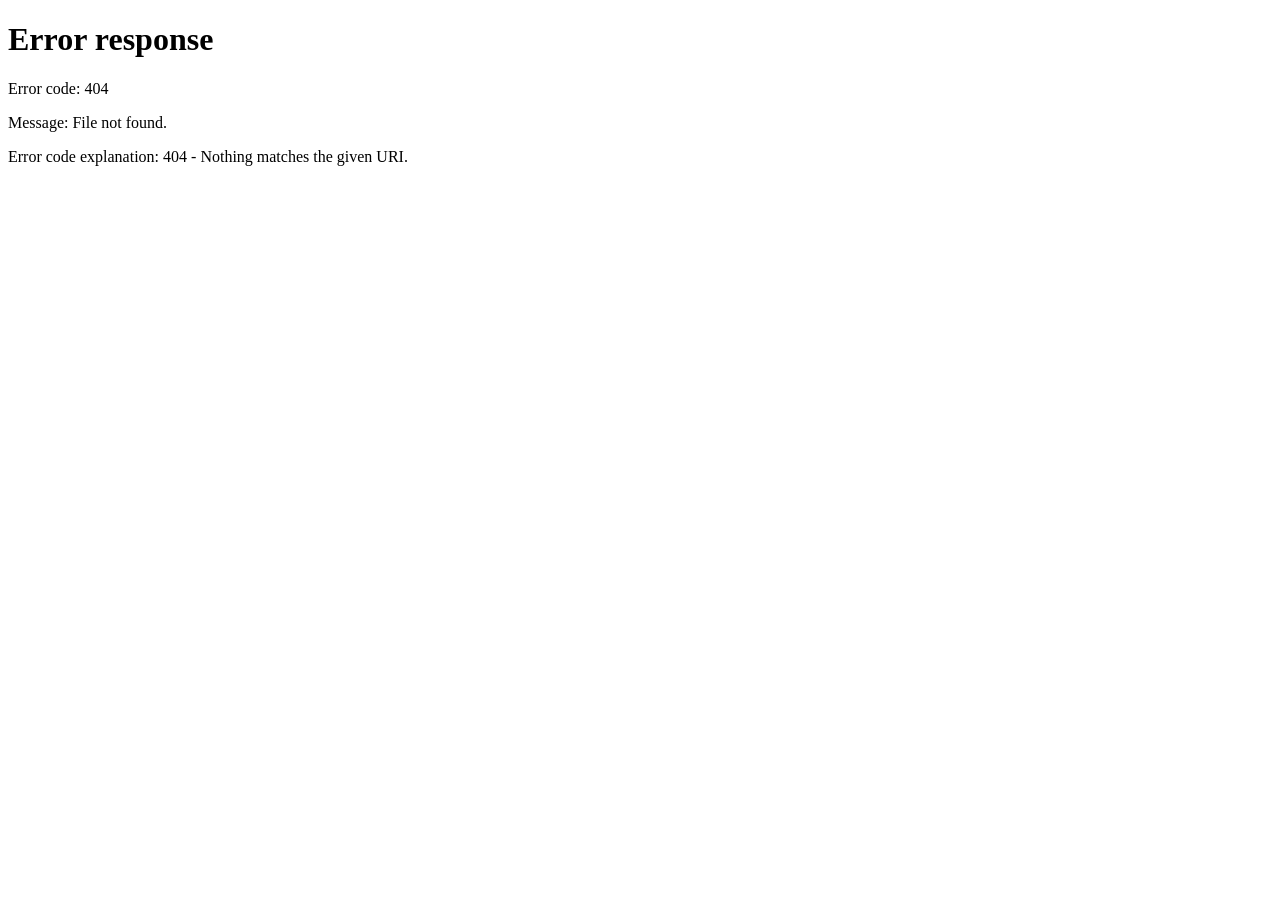
==== Frontend/results.html @ 53caa362 "Create results.html" ====
<!DOCTYPE html>
<html lang="en">
<head>
    <meta charset="utf-8">
    <meta name="viewport" content="width=device-width, initial-scale=1, shrink-to-fit=no">
    <title>CareerMatch AI - Match Results</title>
    
    <!-- Premium Google Fonts -->
    <link rel="preconnect" href="https://fonts.googleapis.com">
    <link rel="preconnect" href="https://fonts.gstatic.com" crossorigin>
    <link href="https://fonts.googleapis.com/css2?family=Plus+Jakarta+Sans:wght@300;400;500;600;700;800&family=Inter:wght@300;400;500;600;700;800&display=swap" rel="stylesheet">
    
    <!-- FontAwesome Icons -->
    <link rel="stylesheet" href="https://cdnjs.cloudflare.com/ajax/libs/font-awesome/6.4.0/css/all.min.css">
    
    <!-- Core Custom Stylesheet -->
    <link rel="stylesheet" href="css/modern.css">
</head>
<body>

    <!-- Ambient background gradient orbs -->
    <div class="bg-orbs">
        <div class="orb orb-1"></div>
        <div class="orb orb-2"></div>
        <div class="orb orb-3"></div>
    </div>

    <!-- Navigation Header -->
    <header class="app-header">
        <div class="header-container">
            <a href="index.html" class="brand">
                <div class="brand-icon">
                    <i class="fa-solid fa-briefcase"></i>
                </div>
                <span>CareerMatch AI</span>
            </a>
            
            <nav class="nav-links">
                <a href="upload.html" class="nav-link">
                    <i class="fa-solid fa-cloud-arrow-up"></i> Upload Resume
                </a>
                <a href="#" class="nav-link" id="demo-match-nav">
                    <i class="fa-solid fa-play"></i> Demo Match
                </a>
                <a href="#" class="btn-logout" id="logout-btn">
                    <i class="fa-solid fa-right-from-bracket"></i> Logout
                </a>
            </nav>
        </div>
    </header>

    <!-- Main Content Area -->
    <main class="app-main-content">
        <div style="margin-bottom: 40px;">
            <div style="text-align: center; margin-bottom: 40px;">
                <h1 style="font-size: 38px; font-weight: 900; text-transform: uppercase; color: var(--dark); margin-bottom: 12px; display: inline-block; background-color: var(--yellow); padding: 6px 20px; border: var(--border-thick); box-shadow: var(--shadow-flat-sm);">
                    🎯 Your AI Job Matches
                </h1>
                <p style="color: #4b5563; font-size: 16px; font-weight: 700; max-width: 600px; margin: 12px auto 0;">
                    We've analyzed your resume and calculated compatibility scores across available career opportunities.
                </p>
            </div>

            <!-- Statistics Grid -->
            <div class="dashboard-grid">
                <div class="stat-card-modern stat-total">
                    <div class="stat-card-header">
                        <span class="stat-card-title">Database Jobs</span>
                        <div class="stat-card-icon"><i class="fa-solid fa-database"></i></div>
                    </div>
                    <div class="stat-card-value" id="stat-total-val">0</div>
                </div>
                <div class="stat-card-modern stat-matched">
                    <div class="stat-card-header">
                        <span class="stat-card-title">Matched Jobs</span>
                        <div class="stat-card-icon"><i class="fa-solid fa-circle-check"></i></div>
                    </div>
                    <div class="stat-card-value" id="stats-matched-count">0</div>
                </div>
                <div class="stat-card-modern stat-avg">
                    <div class="stat-card-header">
                        <span class="stat-card-title">Avg Compatibility</span>
                        <div class="stat-card-icon"><i class="fa-solid fa-chart-line"></i></div>
                    </div>
                    <div class="stat-card-value" id="stat-avg-val">0%</div>
                </div>
                <div class="stat-card-modern stat-best">
                    <div class="stat-card-header">
                        <span class="stat-card-title">Highest Match</span>
                        <div class="stat-card-icon"><i class="fa-solid fa-trophy"></i></div>
                    </div>
                    <div class="stat-card-value" id="stat-best-val">0%</div>
                </div>
            </div>

            <!-- Dashboard Layout -->
            <div class="dashboard-layout">
                
                <!-- Left Side: Interactive Filters & Chart Analytics -->
                <div style="display: flex; flex-direction: column; gap: 30px;">
                    
                    <!-- Filters Card -->
                    <div class="glass-card filters-card">
                        <h3 style="font-size: 18px; font-weight: 900; text-transform: uppercase; margin-bottom: 20px; color: var(--dark); display: flex; align-items: center; gap: 8px;">
                            <i class="fa-solid fa-sliders" style="color: var(--dark)"></i> Search & Filter
                        </h3>
                        
                        <div class="filter-row">
                            <!-- Search Input -->
                            <div class="filter-control">
                                <label for="search-input">Search Title, Company or Location</label>
                                <div style="position: relative;">
                                    <i class="fa-solid fa-magnifying-glass" style="position: absolute; left: 14px; top: 50%; transform: translateY(-50%); color: var(--text-muted)"></i>
                                    <input type="text" id="search-input" class="form-control-modern" placeholder="e.g. Software Engineer, London..." style="padding-left: 42px;">
                                </div>
                            </div>
                            
                            <!-- Range Slider for Match threshold -->
                            <div class="filter-control">
                                <label>Minimum Match Score</label>
                                <div class="slider-container">
                                    <input type="range" id="threshold-slider" class="range-slider" min="0" max="100" value="5">
                                    <span class="slider-val" id="threshold-val">5%</span>
                                </div>
                            </div>
                            
                            <!-- Job Type Chips -->
                            <div class="filter-control">
                                <label>Filter by Job Type</label>
                                <div class="chips-group" id="type-chips">
                                    <button type="button" class="chip active" data-type="all">All Types</button>
                                    <button type="button" class="chip" data-type="full-time">Full-time</button>
                                    <button type="button" class="chip" data-type="part-time">Part-time</button>
                                    <button type="button" class="chip" data-type="remote">Remote</button>
                                    <button type="button" class="chip" data-type="contract">Contract</button>
                                    <button type="button" class="chip" data-type="internship">Internship</button>
                                </div>
                            </div>
                        </div>
                    </div>
                    
                    <!-- Analytics Chart Card -->
                    <div class="glass-card chart-card">
                        <h3 style="font-size: 18px; font-weight: 900; text-transform: uppercase; color: var(--dark); display: flex; align-items: center; gap: 8px;">
                            <i class="fa-solid fa-chart-column" style="color: var(--dark)"></i> Match Analysis Chart
                        </h3>
                        <p style="color: #4b5563; font-size: 13px; font-weight: 600; margin-top: 4px;">
                            Visualization of the top 10 recommended job positions mapping your profile
                        </p>
                        <div class="chart-wrapper">
                            <img id="chart-img" src="" alt="Similarity Chart">
                        </div>
                    </div>
                    
                </div>
                
                <!-- Right Side: Job Matches Listings -->
                <div class="jobs-section" style="margin-top: 0;">
                    <div class="jobs-header">
                        <h2>Recommended Positions</h2>
                        <div class="jobs-count" id="jobs-count-text">
                            Showing <strong>0</strong> matching job(s)
                        </div>
                    </div>
                    
                    <div class="jobs-grid" id="jobs-grid">
                        <!-- Filled dynamically by JavaScript -->
                    </div>
                </div>
                
            </div>
        </div>
    </main>

    <!-- Professional Footer -->
    <footer class="app-footer">
        <div class="container">
            <p>&copy; 2026 CareerMatch AI. Powered by advanced NLP & Machine Learning.</p>
        </div>
    </footer>

    <!-- Loading Overlay for Resume processing -->
    <div class="loading-overlay" id="loading-overlay">
        <div class="spinner"></div>
        <div class="loading-text" id="loading-text">Analyzing Resume & Mapping Skills...</div>
        <p style="color: #4b5563; max-width: 300px; text-align: center; font-size: 14px; font-weight:700;">
            Our AI is parsing your PDF, extracting key skills, and matching them against active job listings. This will only take a moment.
        </p>
    </div>

    <!-- Scripts -->
    <script src="js/config.js"></script>
    <script>
        // Check authentication state on page load
        if (!localStorage.getItem('user')) {
            window.location.href = 'index.html';
        }

        // Get saved data from sessionStorage
        const storedResults = sessionStorage.getItem('last_results');
        if (!storedResults) {
            window.location.href = 'upload.html';
        }

        const results = JSON.parse(storedResults);

        // Populate stats
        document.getElementById('stat-total-val').textContent = results.stats.total_jobs;
        document.getElementById('stats-matched-count').textContent = results.stats.matched_jobs;
        document.getElementById('stat-avg-val').textContent = (results.stats.avg_similarity * 100).toFixed(1) + '%';
        document.getElementById('stat-best-val').textContent = (results.stats.top_score * 100).toFixed(1) + '%';

        // Populate chart image
        if (results.chart_base64) {
            document.getElementById('chart-img').src = `data:image/png;base64,${results.chart_base64}`;
        } else {
            document.getElementById('chart-img').src = 'images/similarite.png'; // Fallback
        }

        // Helper to escape HTML tags
        function escapeHtml(str) {
            if (!str) return '';
            return str.toString()
                .replace(/&/g, "&amp;")
                .replace(/</g, "&lt;")
                .replace(/>/g, "&gt;")
                .replace(/"/g, "&quot;")
                .replace(/'/g, "&#039;");
        }

        // Expandable job description toggle
        function toggleDescription(descId, button) {
            const descEl = document.getElementById(descId);
            if (descEl.classList.contains('expanded')) {
                descEl.classList.remove('expanded');
                button.innerHTML = '<i class="fa-solid fa-angle-down"></i> Read More';
            } else {
                descEl.classList.add('expanded');
                button.innerHTML = '<i class="fa-solid fa-angle-up"></i> Read Less';
            }
        }

        // Render recommendation cards
        const grid = document.getElementById('jobs-grid');
        const recommendations = results.recommendations || [];

        function renderJobCards() {
            grid.innerHTML = '';
            
            if (recommendations.length === 0) {
                grid.innerHTML = `
                    <div class="glass-card no-results-card">
                        <div class="no-results-icon">
                            <i class="fa-solid fa-file-excel"></i>
                        </div>
                        <h3>No Job Offers Found</h3>
                        <p>We couldn't match any jobs with score above the threshold. Try uploading a different resume or check back later.</p>
                    </div>
                `;
                return;
            }

            recommendations.forEach((job, idx) => {
                const similarityPct = (job.similarity * 100).toFixed(1);
                const matchClass = job.similarity > 0.7 ? 'match-high' : job.similarity > 0.4 ? 'match-medium' : 'match-low';
                const rankLabel = job.similarity > 0.7 ? 'Excellent' : job.similarity > 0.4 ? 'Good' : 'Fair';
                
                const cardHtml = `
                    <div class="job-card-modern ${matchClass}" 
                         data-similarity="${job.similarity}"
                         data-title="${escapeHtml(job.name.toLowerCase())}"
                         data-company="${escapeHtml(job.company.toLowerCase())}"
                         data-location="${escapeHtml(job.location.toLowerCase())}"
                         data-type="${escapeHtml(job.job_type.toLowerCase())}">
                        
                        <div>
                            <div class="job-card-top">
                                <h3 class="job-card-title">${escapeHtml(job.name)}</h3>
                                <span class="match-badge">
                                    ${similarityPct}% Match
                                </span>
                            </div>

                            <div class="job-card-company">
                                <i class="fa-regular fa-building"></i> ${escapeHtml(job.company)}
                            </div>

                            <div class="job-card-tags">
                                <span class="job-card-tag">
                                    <i class="fa-solid fa-location-dot"></i> ${escapeHtml(job.location)}
                                </span>
                                <span class="job-card-tag">
                                    <i class="fa-solid fa-briefcase"></i> ${escapeHtml(job.job_type)}
                                </span>
                                ${job.salary !== 'Not specified' ? `
                                <span class="job-card-tag" style="background-color: #f0fdf4;">
                                    <i class="fa-solid fa-coins"></i> ${escapeHtml(job.salary)}
                                </span>
                                ` : ''}
                            </div>

                            <div class="job-card-progress">
                                <div class="job-card-progress-fill" style="width: ${similarityPct}%"></div>
                            </div>

                            <div class="job-card-desc" id="desc-${idx}">
                                ${escapeHtml(job.description)}
                            </div>
                            <button type="button" class="btn-apply" style="padding: 4px 10px; font-size: 11px; margin-bottom: 20px; border-radius: 4px;" onclick="toggleDescription('desc-${idx}', this)">
                                <i class="fa-solid fa-angle-down"></i> Read More
                            </button>
                        </div>

                        <div class="job-card-bottom">
                            <span class="job-card-match-label">
                                Match Rank: 
                                <strong>${rankLabel}</strong>
                            </span>
                            <a href="${escapeHtml(job.link)}" target="_blank" class="btn-apply">
                                Apply Now <i class="fa-solid fa-arrow-up-right-from-square"></i>
                            </a>
                        </div>
                    </div>
                `;
                grid.insertAdjacentHTML('beforeend', cardHtml);
            });

            // Dynamic Fallback Card if filtering removes all matches
            const fallbackHtml = `
                <div class="glass-card no-results-card" id="no-results-card" style="display: none;">
                    <div class="no-results-icon">
                        <i class="fa-solid fa-triangle-exclamation"></i>
                    </div>
                    <h3>No matching jobs found</h3>
                    <p>Adjust your search query or lower your minimum match score filter to see more options.</p>
                </div>
            `;
            grid.insertAdjacentHTML('beforeend', fallbackHtml);
        }

        renderJobCards();

        // Logout action
        document.getElementById('logout-btn').addEventListener('click', (e) => {
            e.preventDefault();
            localStorage.removeItem('user');
            sessionStorage.removeItem('last_results');
            window.location.href = 'index.html';
        });

        // Loading Screen functions
        function showLoading(text) {
            if (text) {
                document.getElementById('loading-text').textContent = text;
            }
            document.getElementById('loading-overlay').classList.add('active');
        }

        function hideLoading() {
            document.getElementById('loading-overlay').classList.remove('active');
        }

        // Demo match action
        document.getElementById('demo-match-nav').addEventListener('click', async (e) => {
            e.preventDefault();
            showLoading("Running Demo CV Match Analysis...");

            try {
                const response = await fetch(`${CONFIG.getApiUrl()}/api/demo_match`, {
                    method: 'POST'
                });

                const data = await response.json();
                if (response.ok && data.status === 'success') {
                    // Update sessionStorage and reload page to refresh data
                    sessionStorage.setItem('last_results', JSON.stringify({
                        recommendations: data.recommendations,
                        stats: data.stats,
                        chart_base64: data.chart_base64
                    }));
                    window.location.reload();
                } else {
                    hideLoading();
                    alert(data.message || 'Demo match failed. Make sure database is seeded.');
                }
            } catch (err) {
                console.error(err);
                hideLoading();
                alert('Unable to connect to the backend server. Please verify your settings.');
            }
        });

        // Dynamic Search & Filtering System
        const searchInput = document.getElementById('search-input');
        const slider = document.getElementById('threshold-slider');
        const sliderVal = document.getElementById('threshold-val');
        const chipsGroup = document.getElementById('type-chips');
        const countText = document.getElementById('jobs-count-text');
        
        let currentFilters = {
            search: '',
            threshold: 0.05,
            jobType: 'all'
        };

        // Slider listener
        slider.addEventListener('input', function() {
            const val = parseInt(this.value);
            sliderVal.textContent = val + '%';
            currentFilters.threshold = val / 100;
            applyFilters();
        });

        // Search input listener
        searchInput.addEventListener('input', function() {
            currentFilters.search = this.value.toLowerCase().trim();
            applyFilters();
        });

        // Job type chips listener
        chipsGroup.addEventListener('click', function(e) {
            if (e.target.classList.contains('chip')) {
                chipsGroup.querySelectorAll('.chip').forEach(c => c.classList.remove('active'));
                e.target.classList.add('active');
                currentFilters.jobType = e.target.getAttribute('data-type');
                applyFilters();
            }
        });

        function applyFilters() {
            const jobCards = document.querySelectorAll('.job-card-modern');
            const noResults = document.getElementById('no-results-card');
            const matchedCountKPI = document.getElementById('stats-matched-count');
            let visibleCount = 0;

            jobCards.forEach(card => {
                const similarity = parseFloat(card.getAttribute('data-similarity'));
                const title = card.getAttribute('data-title');
                const company = card.getAttribute('data-company');
                const location = card.getAttribute('data-location');
                const jobType = card.getAttribute('data-type');
                
                const matchesThreshold = similarity >= currentFilters.threshold;
                const matchesSearch = currentFilters.search === '' || 
                                      title.includes(currentFilters.search) || 
                                      company.includes(currentFilters.search) || 
                                      location.includes(currentFilters.search);
                const matchesType = currentFilters.jobType === 'all' || 
                                    jobType === currentFilters.jobType || 
                                    jobType.includes(currentFilters.jobType);
                
                if (matchesThreshold && matchesSearch && matchesType) {
                    card.style.display = 'flex';
                    visibleCount++;
                } else {
                    card.style.display = 'none';
                }
            });

            if (noResults) {
                noResults.style.display = visibleCount === 0 ? 'block' : 'none';
            }
            
            countText.innerHTML = `Showing <strong>${visibleCount}</strong> matching job(s)`;
            
            if (matchedCountKPI) {
                matchedCountKPI.textContent = visibleCount;
            }
        }

        // Run initial filters sync
        applyFilters();
    </script>
</body>
</html>
---- Frontend/css/modern.css ----
/* 
   CareerMatch AI - Neo-Brutalist Design System
   Color Palette: Pure White, Bright Yellow (#FFE600), Flat Black (#000000), Light Grid Gray
   Theme: High Contrast, Solid Shadows, Bold Borders, Heavy Typography
*/

:root {
  --bg-primary: #f3f3f3;
  --bg-grid: radial-gradient(#c5c5c5 1.5px, #f3f3f3 1.5px);
  --bg-card: #ffffff;
  --yellow: #ffe600;
  --yellow-hover: #ffd900;
  --dark: #000000;
  --light-gray: #e5e7eb;
  
  --border-thick: 3px solid #000000;
  --border-thin: 2px solid #000000;
  
  --shadow-flat-sm: 3px 3px 0px #000000;
  --shadow-flat-md: 6px 6px 0px #000000;
  --shadow-flat-lg: 10px 10px 0px #000000;
  
  --success: #4ade80;
  --warning: #facc15;
  --danger: #f87171;
  
  --radius-boxy: 4px;
  --radius-none: 0px;
  
  --transition-pop: all 0.15s cubic-bezier(0.175, 0.885, 0.32, 1.275);
}

/* Base resets & Grid background */
* {
  box-sizing: border-box;
  margin: 0;
  padding: 0;
}

body {
  font-family: 'Plus Jakarta Sans', 'Inter', system-ui, -apple-system, sans-serif;
  background-color: var(--bg-primary);
  background-image: var(--bg-grid);
  background-size: 24px 24px;
  color: var(--dark);
  line-height: 1.6;
  min-height: 100vh;
  display: flex;
  flex-direction: column;
  overflow-x: hidden;
}

/* App Header & Navbar - Neo-Brutalist Box */
.app-header {
  background-color: #ffffff;
  border-bottom: 4px solid var(--dark);
  position: sticky;
  top: 0;
  z-index: 100;
  padding: 12px 0;
}

.header-container {
  max-width: 1200px;
  margin: 0 auto;
  padding: 0 24px;
  display: flex;
  justify-content: space-between;
  align-items: center;
}

.brand {
  display: flex;
  align-items: center;
  gap: 12px;
  text-decoration: none;
  font-weight: 800;
  font-size: 24px;
  color: var(--dark);
}

.brand-icon {
  width: 38px;
  height: 38px;
  background: var(--yellow);
  border: var(--border-thick);
  border-radius: var(--radius-boxy);
  display: flex;
  align-items: center;
  justify-content: center;
  color: var(--dark);
  font-size: 18px;
  box-shadow: var(--shadow-flat-sm);
  transition: var(--transition-pop);
}

.brand:hover .brand-icon {
  transform: translate(-2px, -2px);
  box-shadow: 5px 5px 0px #000000;
}

.nav-links {
  display: flex;
  align-items: center;
  gap: 15px;
}

.nav-link {
  color: var(--dark);
  text-decoration: none;
  font-weight: 700;
  font-size: 15px;
  padding: 8px 16px;
  border: var(--border-thin);
  border-radius: var(--radius-boxy);
  background-color: #ffffff;
  box-shadow: var(--shadow-flat-sm);
  transition: var(--transition-pop);
}

.nav-link:hover {
  background-color: var(--yellow);
  transform: translate(-2px, -2px);
  box-shadow: 5px 5px 0px #000000;
}

.nav-link.active {
  background-color: var(--yellow);
  box-shadow: none;
  transform: translate(2px, 2px);
}

.btn-logout {
  display: inline-flex;
  align-items: center;
  gap: 8px;
  padding: 8px 16px;
  background: #ffcbd1;
  border: var(--border-thin);
  color: var(--dark);
  font-weight: 700;
  font-size: 14px;
  border-radius: var(--radius-boxy);
  text-decoration: none;
  box-shadow: var(--shadow-flat-sm);
  transition: var(--transition-pop);
}

.btn-logout:hover {
  background: #ff8b94;
  transform: translate(-2px, -2px);
  box-shadow: 5px 5px 0px #000000;
}

/* Layout container */
.app-main-content {
  flex: 1;
  max-width: 1200px;
  width: 100%;
  margin: 0 auto;
  padding: 40px 24px;
}

/* Section Headers */
.section-header {
  text-align: center;
  margin-bottom: 40px;
}

.section-header h1 {
  font-size: 40px;
  font-weight: 900;
  text-transform: uppercase;
  color: var(--dark);
  margin-bottom: 12px;
  text-shadow: 2px 2px 0px var(--yellow);
}

.section-header p {
  color: #4b5563;
  font-size: 16px;
  font-weight: 600;
  max-width: 600px;
  margin: 0 auto;
}

/* Brutalist Cards */
.glass-card, .brutalist-card {
  background-color: var(--bg-card);
  border: var(--border-thick);
  border-radius: var(--radius-boxy);
  padding: 30px;
  box-shadow: var(--shadow-flat-md);
  transition: var(--transition-pop);
}

.glass-card:hover, .brutalist-card:hover {
  transform: translate(-3px, -3px);
  box-shadow: 9px 9px 0px #000000;
}

/* Auth Screens Layout */
.auth-wrapper {
  max-width: 450px;
  margin: 40px auto;
}

.auth-header {
  text-align: center;
  margin-bottom: 30px;
}

.auth-header h2 {
  font-size: 32px;
  font-weight: 900;
  text-transform: uppercase;
  letter-spacing: -0.5px;
  margin-bottom: 8px;
  background-color: var(--yellow);
  display: inline-block;
  padding: 2px 10px;
  border: var(--border-thin);
}

.auth-header p {
  color: #4b5563;
  font-size: 14px;
  font-weight: 600;
  margin-top: 10px;
}

/* Brutalist Form Fields */
.form-group {
  margin-bottom: 22px;
}

.form-group label {
  display: block;
  font-size: 15px;
  font-weight: 800;
  color: var(--dark);
  margin-bottom: 8px;
  text-transform: uppercase;
  letter-spacing: 0.5px;
}

.form-control-modern {
  width: 100%;
  padding: 12px 16px;
  background-color: #ffffff;
  border: var(--border-thick);
  border-radius: var(--radius-boxy);
  color: var(--dark);
  font-family: inherit;
  font-size: 15px;
  font-weight: 600;
  transition: var(--transition-pop);
}

.form-control-modern::placeholder {
  color: #9ca3af;
}

.form-control-modern:focus {
  outline: none;
  background-color: var(--yellow);
  box-shadow: var(--shadow-flat-sm);
  transform: translate(-2px, -2px);
}

/* Brutalist Buttons */
.btn-primary-modern {
  display: inline-flex;
  align-items: center;
  justify-content: center;
  width: 100%;
  padding: 14px 28px;
  background: var(--yellow);
  color: var(--dark);
  border: var(--border-thick);
  border-radius: var(--radius-boxy);
  font-size: 16px;
  font-weight: 800;
  text-transform: uppercase;
  cursor: pointer;
  box-shadow: var(--shadow-flat-sm);
  transition: var(--transition-pop);
  text-decoration: none;
}

.btn-primary-modern:hover {
  background: var(--yellow-hover);
  transform: translate(-3px, -3px);
  box-shadow: 7px 7px 0px #000000;
}

.btn-primary-modern:active {
  transform: translate(2px, 2px);
  box-shadow: 1px 1px 0px #000000;
}

.btn-primary-modern[disabled] {
  background: #d1d5db;
  color: #9ca3af;
  cursor: not-allowed;
  transform: none;
  box-shadow: none;
}

.btn-secondary-modern {
  display: inline-flex;
  align-items: center;
  justify-content: center;
  width: 100%;
  padding: 14px 28px;
  background: #ffffff;
  border: var(--border-thick);
  color: var(--dark);
  border-radius: var(--radius-boxy);
  font-size: 16px;
  font-weight: 800;
  text-transform: uppercase;
  cursor: pointer;
  box-shadow: var(--shadow-flat-sm);
  transition: var(--transition-pop);
  text-decoration: none;
}

.btn-secondary-modern:hover {
  background: var(--light-gray);
  transform: translate(-3px, -3px);
  box-shadow: 7px 7px 0px #000000;
}

.btn-secondary-modern:active {
  transform: translate(2px, 2px);
  box-shadow: 1px 1px 0px #000000;
}

.form-actions-split {
  display: grid;
  grid-template-columns: 1fr 1fr;
  gap: 15px;
  margin-top: 15px;
}

.form-footer-link {
  text-align: center;
  margin-top: 25px;
  font-size: 14px;
  font-weight: 700;
  color: #4b5563;
}

.form-footer-link a {
  color: var(--dark);
  text-decoration: underline;
  background-color: var(--yellow);
  padding: 2px 6px;
  border: var(--border-thin);
}

.form-footer-link a:hover {
  background-color: var(--yellow-hover);
}

/* Alert Boxes */
.alert-error {
  background-color: #fee2e2;
  border: var(--border-thick);
  color: #991b1b;
  padding: 14px 16px;
  border-radius: var(--radius-boxy);
  font-weight: 700;
  font-size: 14px;
  margin-bottom: 22px;
  display: flex;
  align-items: center;
  gap: 12px;
  box-shadow: var(--shadow-flat-sm);
}

/* CV Upload Page Specifics */
.upload-container {
  max-width: 650px;
  margin: 40px auto;
}

.drop-zone {
  border: 3px dashed var(--dark);
  background-color: #ffffff;
  border-radius: var(--radius-boxy);
  padding: 50px 24px;
  text-align: center;
  cursor: pointer;
  transition: var(--transition-pop);
  display: flex;
  flex-direction: column;
  align-items: center;
  gap: 18px;
  box-shadow: var(--shadow-flat-sm);
}

.drop-zone:hover, .drop-zone.dragover {
  background-color: var(--yellow);
  transform: translate(-3px, -3px);
  box-shadow: 7px 7px 0px #000000;
  border-style: solid;
}

.drop-zone-icon {
  width: 70px;
  height: 70px;
  border-radius: var(--radius-boxy);
  border: var(--border-thick);
  background: #ffffff;
  display: flex;
  align-items: center;
  justify-content: center;
  color: var(--dark);
  font-size: 26px;
  box-shadow: var(--shadow-flat-sm);
}

.drop-zone-text h3 {
  font-size: 20px;
  font-weight: 800;
  text-transform: uppercase;
  margin-bottom: 8px;
}

.drop-zone-text p {
  color: #4b5563;
  font-weight: 600;
  font-size: 14px;
}

#file-input {
  display: none;
}

.file-details {
  display: none;
  width: 100%;
  background: #ffffff;
  border: var(--border-thick);
  padding: 16px;
  border-radius: var(--radius-boxy);
  text-align: left;
  align-items: center;
  gap: 14px;
  margin-top: 20px;
  box-shadow: var(--shadow-flat-sm);
}

.file-info {
  flex: 1;
}

.file-name {
  font-weight: 800;
  font-size: 15px;
  word-break: break-all;
}

.file-size {
  color: #4b5563;
  font-weight: 700;
  font-size: 12px;
}

/* Spinner and Loading Overlay - Brutalist style spinner */
.loading-overlay {
  position: fixed;
  top: 0;
  left: 0;
  width: 100%;
  height: 100%;
  background-color: rgba(255, 255, 255, 0.95);
  z-index: 1000;
  display: flex;
  flex-direction: column;
  align-items: center;
  justify-content: center;
  gap: 24px;
  opacity: 0;
  pointer-events: none;
  transition: opacity 0.25s ease;
  border: 10px solid var(--dark);
}

.loading-overlay.active {
  opacity: 1;
  pointer-events: auto;
}

/* Brutalist retro-style loading block spin */
.spinner {
  width: 60px;
  height: 60px;
  background-color: var(--yellow);
  border: var(--border-thick);
  box-shadow: var(--shadow-flat-md);
  animation: brutal-spin 1.2s infinite ease-in-out;
}

@keyframes brutal-spin {
  0% { transform: rotate(0deg) scale(1); }
  50% { transform: rotate(180deg) scale(0.85); background-color: #ffffff; }
  100% { transform: rotate(360deg) scale(1); }
}

.loading-text {
  font-size: 24px;
  font-weight: 900;
  text-transform: uppercase;
  background-color: var(--yellow);
  color: var(--dark);
  padding: 4px 16px;
  border: var(--border-thick);
  box-shadow: var(--shadow-flat-sm);
}

/* Statistics Grid */
.dashboard-grid {
  display: grid;
  grid-template-columns: repeat(4, 1fr);
  gap: 20px;
  margin-bottom: 40px;
}

@media (max-width: 992px) {
  .dashboard-grid {
    grid-template-columns: repeat(2, 1fr);
  }
}

@media (max-width: 576px) {
  .dashboard-grid {
    grid-template-columns: 1fr;
  }
}

.stat-card-modern {
  background-color: #ffffff;
  border: var(--border-thick);
  border-radius: var(--radius-boxy);
  padding: 24px;
  display: flex;
  flex-direction: column;
  justify-content: space-between;
  box-shadow: var(--shadow-flat-sm);
  transition: var(--transition-pop);
}

.stat-card-modern:hover {
  transform: translate(-3px, -3px);
  box-shadow: 6px 6px 0px #000000;
}

.stat-card-header {
  display: flex;
  justify-content: space-between;
  align-items: center;
  margin-bottom: 12px;
}

.stat-card-title {
  color: #4b5563;
  font-size: 14px;
  font-weight: 800;
  text-transform: uppercase;
  letter-spacing: 0.5px;
}

.stat-card-icon {
  width: 38px;
  height: 38px;
  border-radius: var(--radius-boxy);
  border: var(--border-thin);
  display: flex;
  align-items: center;
  justify-content: center;
  font-size: 16px;
  background-color: #ffffff;
  box-shadow: 2px 2px 0px #000000;
}

.stat-card-value {
  font-size: 34px;
  font-weight: 900;
  letter-spacing: -0.5px;
  margin-top: 5px;
}

/* Stat card specific colors */
.stat-total {
  background-color: #ffffff;
}
.stat-total .stat-card-icon {
  background-color: var(--yellow);
}

.stat-matched {
  background-color: #ffffff;
}
.stat-matched .stat-card-icon {
  background-color: var(--success);
}

.stat-avg {
  background-color: #ffffff;
}
.stat-avg .stat-card-icon {
  background-color: #a7f3d0;
}

.stat-best {
  background-color: #ffffff;
}
.stat-best .stat-card-icon {
  background-color: #c084fc;
}

/* Dashboard Layout */
.dashboard-layout {
  display: grid;
  grid-template-columns: 38% 62%;
  gap: 30px;
  margin-top: 30px;
}

@media (max-width: 992px) {
  .dashboard-layout {
    grid-template-columns: 1fr;
  }
}

.chart-card {
  display: flex;
  flex-direction: column;
}

.chart-wrapper {
  flex: 1;
  display: flex;
  align-items: center;
  justify-content: center;
  background-color: #ffffff;
  border-radius: var(--radius-boxy);
  padding: 15px;
  margin-top: 20px;
  overflow: hidden;
  border: var(--border-thick);
  box-shadow: var(--shadow-flat-sm);
}

.chart-wrapper img {
  max-width: 100%;
  max-height: 400px;
  object-fit: contain;
  transition: var(--transition-pop);
}

.chart-wrapper img:hover {
  transform: scale(1.01);
}

/* Interactive Filter Card */
.filters-card {
  padding: 24px;
}

.filter-row {
  display: flex;
  flex-direction: column;
  gap: 20px;
}

.filter-control {
  display: flex;
  flex-direction: column;
  gap: 10px;
}

.filter-control label {
  font-size: 14px;
  font-weight: 800;
  text-transform: uppercase;
  color: var(--dark);
  letter-spacing: 0.5px;
}

/* Slider styling */
.slider-container {
  display: flex;
  align-items: center;
  gap: 15px;
}

.range-slider {
  flex: 1;
  -webkit-appearance: none;
  width: 100%;
  height: 10px;
  border-radius: var(--radius-boxy);
  border: var(--border-thin);
  background: #ffffff;
  outline: none;
}

.range-slider::-webkit-slider-thumb {
  -webkit-appearance: none;
  appearance: none;
  width: 22px;
  height: 22px;
  border-radius: var(--radius-boxy);
  border: var(--border-thin);
  background: var(--yellow);
  cursor: pointer;
  box-shadow: 2px 2px 0px #000000;
  transition: var(--transition-pop);
}

.range-slider::-webkit-slider-thumb:hover {
  transform: scale(1.15) translate(-1px, -1px);
  box-shadow: 3px 3px 0px #000000;
  background-color: var(--yellow-hover);
}

.slider-val {
  font-weight: 900;
  font-size: 15px;
  color: var(--dark);
  min-width: 45px;
  background: #ffffff;
  padding: 2px 6px;
  border: var(--border-thin);
  text-align: center;
  box-shadow: 2px 2px 0px #000000;
}

/* Chips Filter */
.chips-group {
  display: flex;
  flex-wrap: wrap;
  gap: 10px;
}

.chip {
  padding: 6px 14px;
  border-radius: var(--radius-boxy);
  background-color: #ffffff;
  border: var(--border-thin);
  color: var(--dark);
  font-size: 13px;
  font-weight: 800;
  text-transform: uppercase;
  cursor: pointer;
  box-shadow: var(--shadow-flat-sm);
  transition: var(--transition-pop);
}

.chip:hover {
  background-color: var(--light-gray);
  transform: translate(-2px, -2px);
  box-shadow: 4px 4px 0px #000000;
}

.chip.active {
  background-color: var(--yellow);
  transform: translate(1px, 1px);
  box-shadow: 1px 1px 0px #000000;
}

/* Job Listings Styling */
.jobs-section {
  margin-top: 0px;
}

.jobs-header {
  display: flex;
  justify-content: space-between;
  align-items: center;
  margin-bottom: 24px;
  flex-wrap: wrap;
  gap: 15px;
}

.jobs-header h2 {
  font-size: 28px;
  font-weight: 900;
  text-transform: uppercase;
}

.jobs-count {
  font-size: 14px;
  font-weight: 800;
  color: var(--dark);
  background: #ffffff;
  padding: 6px 14px;
  border-radius: var(--radius-boxy);
  border: var(--border-thin);
  box-shadow: var(--shadow-flat-sm);
}

.jobs-grid {
  display: grid;
  grid-template-columns: repeat(2, 1fr);
  gap: 24px;
}

@media (max-width: 1200px) {
  .jobs-grid {
    grid-template-columns: 1fr;
  }
}

.job-card-modern {
  background: #ffffff;
  border: var(--border-thick);
  border-radius: var(--radius-boxy);
  padding: 24px;
  display: flex;
  flex-direction: column;
  justify-content: space-between;
  position: relative;
  overflow: hidden;
  box-shadow: var(--shadow-flat-md);
  transition: var(--transition-pop);
}

.job-card-modern:hover {
  transform: translate(-4px, -4px);
  box-shadow: 10px 10px 0px #000000;
}

.job-card-top {
  display: flex;
  justify-content: space-between;
  align-items: flex-start;
  gap: 15px;
  margin-bottom: 12px;
}

.job-card-title {
  font-size: 20px;
  font-weight: 900;
  line-height: 1.3;
  color: var(--dark);
  text-transform: uppercase;
}

/* Match percentage badges */
.match-badge {
  font-size: 13px;
  font-weight: 800;
  padding: 6px 12px;
  border-radius: var(--radius-boxy);
  white-space: nowrap;
  border: var(--border-thin);
  box-shadow: 2px 2px 0px #000000;
}

.job-card-modern.match-high .match-badge {
  background-color: var(--success);
}

.job-card-modern.match-medium .match-badge {
  background-color: var(--warning);
}

.job-card-modern.match-low .match-badge {
  background-color: var(--danger);
}

.job-card-company {
  font-weight: 800;
  color: #4b5563;
  font-size: 15px;
  margin-bottom: 16px;
  text-transform: uppercase;
  display: inline-block;
  background-color: #f3f4f6;
  padding: 2px 8px;
  border: var(--border-thin);
}

.job-card-tags {
  display: flex;
  flex-wrap: wrap;
  gap: 8px;
  margin-bottom: 18px;
}

.job-card-tag {
  font-size: 12px;
  font-weight: 700;
  background: #ffffff;
  border: var(--border-thin);
  padding: 4px 10px;
  border-radius: var(--radius-boxy);
  color: var(--dark);
  display: inline-flex;
  align-items: center;
  gap: 5px;
}

/* Small inline similarity line */
.job-card-progress {
  height: 8px;
  background-color: #ffffff;
  border: var(--border-thin);
  border-radius: var(--radius-boxy);
  overflow: hidden;
  margin-bottom: 18px;
}

.job-card-progress-fill {
  height: 100%;
}

.job-card-modern.match-high .job-card-progress-fill { background-color: var(--success); }
.job-card-modern.match-medium .job-card-progress-fill { background-color: var(--warning); }
.job-card-modern.match-low .job-card-progress-fill { background-color: var(--danger); }

.job-card-desc {
  font-size: 14px;
  color: #1f2937;
  font-weight: 600;
  line-height: 1.5;
  margin-bottom: 15px;
  display: -webkit-box;
  -webkit-line-clamp: 3;
  -webkit-box-orient: vertical;
  overflow: hidden;
  text-overflow: ellipsis;
  max-height: 4.5em;
  padding: 8px;
  background-color: #fafafa;
  border-left: 3px solid var(--dark);
}

.job-card-desc.expanded {
  -webkit-line-clamp: unset;
  max-height: none;
}

.job-card-bottom {
  display: flex;
  justify-content: space-between;
  align-items: center;
  border-top: var(--border-thin);
  padding-top: 15px;
  margin-top: auto;
}

.job-card-match-label {
  font-size: 13px;
  font-weight: 800;
  color: #4b5563;
  text-transform: uppercase;
}

.job-card-match-label strong {
  font-weight: 900;
  padding: 1px 4px;
  border-radius: 2px;
}

.job-card-modern.match-high .job-card-match-label strong { color: var(--dark); background-color: var(--success); }
.job-card-modern.match-medium .job-card-match-label strong { color: var(--dark); background-color: var(--warning); }
.job-card-modern.match-low .job-card-match-label strong { color: var(--dark); background-color: var(--danger); }

.btn-apply {
  padding: 8px 16px;
  font-size: 13px;
  font-weight: 800;
  text-transform: uppercase;
  border-radius: var(--radius-boxy);
  background: var(--yellow);
  color: var(--dark);
  border: var(--border-thin);
  text-decoration: none;
  box-shadow: 2px 2px 0px #000000;
  transition: var(--transition-pop);
  display: inline-flex;
  align-items: center;
  gap: 6px;
}

.btn-apply:hover {
  background: var(--yellow-hover);
  transform: translate(-2px, -2px);
  box-shadow: 4px 4px 0px #000000;
}

/* No Jobs Fallback Card */
.no-results-card {
  grid-column: 1 / -1;
  text-align: center;
  padding: 60px 40px;
  color: var(--dark);
}

.no-results-icon {
  font-size: 48px;
  margin-bottom: 15px;
  color: var(--dark);
}

.no-results-card h3 {
  font-size: 22px;
  font-weight: 900;
  text-transform: uppercase;
  color: var(--dark);
  margin-bottom: 8px;
}

/* Footer styling */
.app-footer {
  margin-top: auto;
  border-top: 4px solid var(--dark);
  padding: 24px 0;
  text-align: center;
  background-color: #ffffff;
  color: var(--dark);
  font-weight: 700;
  font-size: 14px;
}
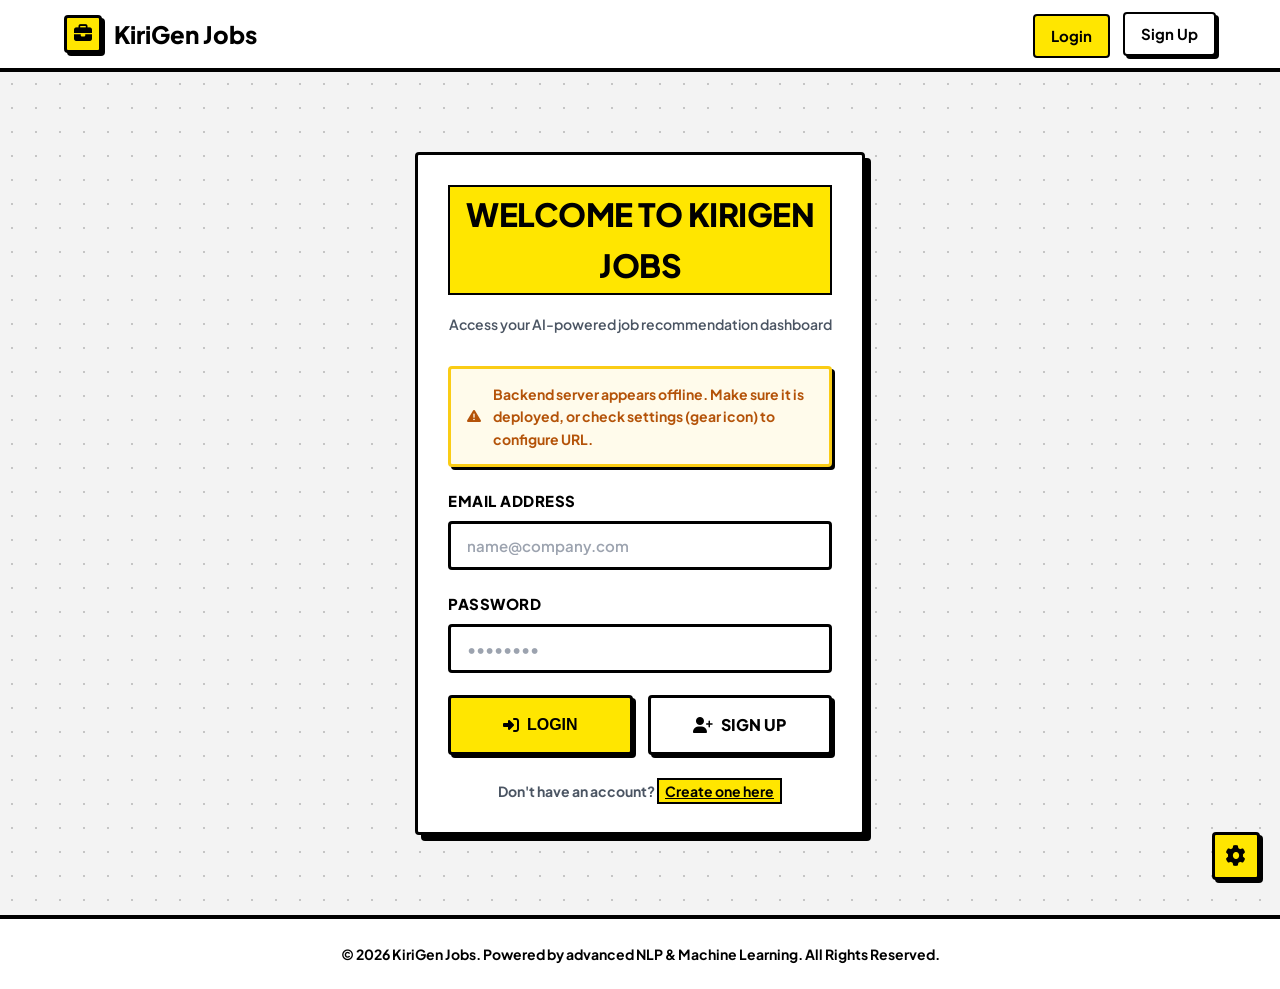
==== commit 4017258a: "Update results.html" ====
--- a/Frontend/results.html
+++ b/Frontend/results.html
@@ -3,7 +3,27 @@
 <head>
     <meta charset="utf-8">
     <meta name="viewport" content="width=device-width, initial-scale=1, shrink-to-fit=no">
-    <title>CareerMatch AI - Match Results</title>
+    <meta name="description" content="View your KiriGen Jobs matching analysis. See compatibility statistics, interactive chart comparisons, and tailor-made career opportunities based on your parsed skills.">
+    <meta name="keywords" content="KiriGen Jobs Analysis, Skill Fit Analytics, Cosine Similarity Chart, Python Match Dashboard, AI Career Matches">
+    <meta name="author" content="KiriGen Tech">
+    <meta name="robots" content="index, follow">
+    
+    <!-- Google Search Console Verification -->
+    <meta name="google-site-verification" content="GSC_VERIFICATION_TOKEN_PLACEHOLDER">
+    
+    <title>KiriGen Jobs - Resume Match Analytics Dashboard</title>
+    
+    <!-- Structured Data JSON-LD for Google Search Console & SEO -->
+    <script type="application/ld+json">
+    {
+      "@context": "https://schema.org",
+      "@type": "WebSite",
+      "name": "KiriGen Jobs",
+      "alternateName": "KiriGen Job Recommendation Dashboard",
+      "url": "https://www.kirigentech.in/",
+      "description": "AI-powered job matching system featuring TF-IDF parsing and cosine similarity metrics."
+    }
+    </script>
     
     <!-- Premium Google Fonts -->
     <link rel="preconnect" href="https://fonts.googleapis.com">
@@ -26,17 +46,17 @@
     </div>
 
     <!-- Navigation Header -->
-    <header class="app-header">
+    <header class="app-header" role="banner">
         <div class="header-container">
-            <a href="index.html" class="brand">
+            <a href="index.html" class="brand" id="brand-home-link">
                 <div class="brand-icon">
                     <i class="fa-solid fa-briefcase"></i>
                 </div>
-                <span>CareerMatch AI</span>
+                <span>KiriGen Jobs</span>
             </a>
             
-            <nav class="nav-links">
-                <a href="upload.html" class="nav-link">
+            <nav class="nav-links" role="navigation" aria-label="Main Navigation">
+                <a href="upload.html" class="nav-link" id="nav-upload-link">
                     <i class="fa-solid fa-cloud-arrow-up"></i> Upload Resume
                 </a>
                 <a href="#" class="nav-link" id="demo-match-nav">
@@ -50,7 +70,7 @@
     </header>
 
     <!-- Main Content Area -->
-    <main class="app-main-content">
+    <main class="app-main-content" role="main">
         <div style="margin-bottom: 40px;">
             <div style="text-align: center; margin-bottom: 40px;">
                 <h1 style="font-size: 38px; font-weight: 900; text-transform: uppercase; color: var(--dark); margin-bottom: 12px; display: inline-block; background-color: var(--yellow); padding: 6px 20px; border: var(--border-thick); box-shadow: var(--shadow-flat-sm);">
@@ -173,14 +193,14 @@
     </main>
 
     <!-- Professional Footer -->
-    <footer class="app-footer">
+    <footer class="app-footer" role="contentinfo">
         <div class="container">
-            <p>&copy; 2026 CareerMatch AI. Powered by advanced NLP & Machine Learning.</p>
+            <p>&copy; 2026 KiriGen Jobs. Powered by advanced NLP & Machine Learning. All Rights Reserved.</p>
         </div>
     </footer>
 
     <!-- Loading Overlay for Resume processing -->
-    <div class="loading-overlay" id="loading-overlay">
+    <div class="loading-overlay" id="loading-overlay" aria-live="assertive" aria-hidden="true">
         <div class="spinner"></div>
         <div class="loading-text" id="loading-text">Analyzing Resume & Mapping Skills...</div>
         <p style="color: #4b5563; max-width: 300px; text-align: center; font-size: 14px; font-weight:700;">
@@ -217,7 +237,7 @@
             document.getElementById('chart-img').src = 'images/similarite.png'; // Fallback
         }
 
-        // Helper to escape HTML tags
+        // Helper to escape HTML tags to prevent XSS
         function escapeHtml(str) {
             if (!str) return '';
             return str.toString()
@@ -350,14 +370,18 @@
 
         // Loading Screen functions
         function showLoading(text) {
+            const overlay = document.getElementById('loading-overlay');
             if (text) {
                 document.getElementById('loading-text').textContent = text;
             }
-            document.getElementById('loading-overlay').classList.add('active');
+            overlay.classList.add('active');
+            overlay.setAttribute('aria-hidden', 'false');
         }
 
         function hideLoading() {
-            document.getElementById('loading-overlay').classList.remove('active');
+            const overlay = document.getElementById('loading-overlay');
+            overlay.classList.remove('active');
+            overlay.setAttribute('aria-hidden', 'true');
         }
 
         // Demo match action
@@ -381,7 +405,7 @@
                     window.location.reload();
                 } else {
                     hideLoading();
-                    alert(data.message || 'Demo match failed. Make sure database is seeded.');
+                    alert(escapeHtml(data.message || 'Demo match failed. Make sure database is seeded.'));
                 }
             } catch (err) {
                 console.error(err);
